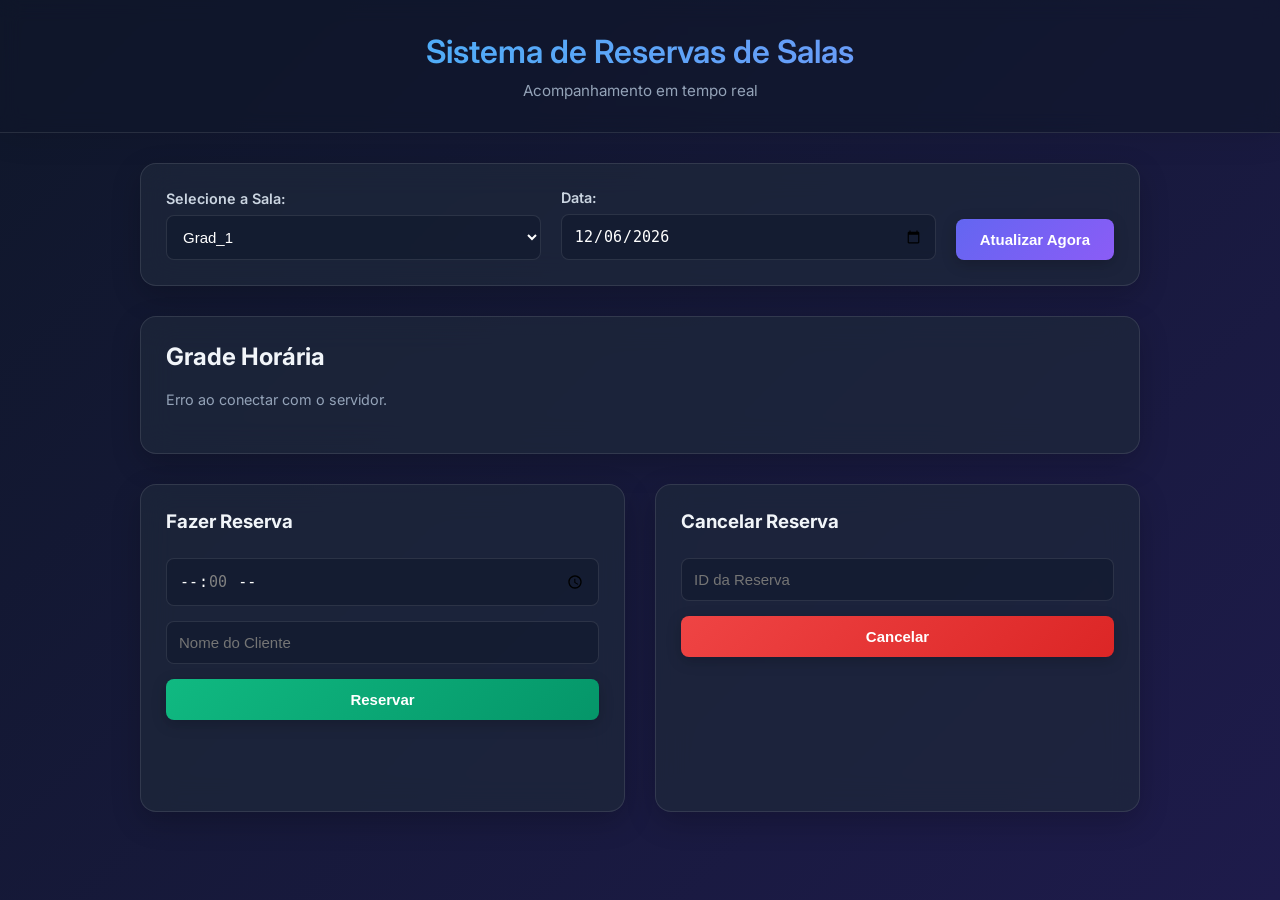
==== frontend/index.html @ d2aa6d1c "feat: implementa interface grafica e persistencia de dados (Entrega 3)" ====
<!DOCTYPE html>
<html lang="pt-BR">
<head>
    <meta charset="UTF-8">
    <title>Sistema de Reservas - Equipe 02</title>
    <link href="https://fonts.googleapis.com/css2?family=Inter:wght@300;400;600&display=swap" rel="stylesheet">
    <link rel="stylesheet" href="style.css">
</head>
<body>
    <header>
        <h1>Sistema de Reservas de Salas</h1>
        <p>Acompanhamento em tempo real</p>
    </header>

    <main>
        <section class="controls">
            <div class="control-group">
                <label for="sala-select">Selecione a Sala:</label>
                <select id="sala-select">
                    <option value="Grad_1">Grad_1</option>
                    <option value="Grad_2">Grad_2</option>
                    <option value="Grad_3">Grad_3</option>
                    <option value="Grad_4">Grad_4</option>
                    <option value="Grad_5">Grad_5</option>
                </select>
            </div>
            
            <div class="control-group">
                <label for="data-input">Data:</label>
                <input type="date" id="data-input" value="2026-06-15">
            </div>

            <button id="btn-atualizar" onclick="carregarGrade()">Atualizar Agora</button>
        </section>

        <!-- Grade Horária Visua -->
        <section class="grade-container">
            <h2>Grade Horária</h2>
            <p id="status-mensagem"></p>
            <div class="grid" id="grade-horaria">
                <!-- Blocos gerados via JS -->
            </div>
        </section>

        <!-- Painel de Ações -->
        <section class="actions-panel">
            <div class="action-card">
                <h3>Fazer Reserva</h3>
                <input type="time" id="reserva-hora" step="3600" min="07:00" max="22:00" title="Apenas horas cheias (ex: 08:00)">
                <input type="text" id="reserva-cliente" placeholder="Nome do Cliente">
                <button class="btn-primary" onclick="reservarSala()">Reservar</button>
                <p id="reserva-feedback" class="feedback"></p>
            </div>

            <div class="action-card">
                <h3>Cancelar Reserva</h3>
                <input type="text" id="cancelar-id" placeholder="ID da Reserva">
                <button class="btn-danger" onclick="cancelarReserva()">Cancelar</button>
                <p id="cancel-feedback" class="feedback"></p>
            </div>
        </section>
    </main>

    <script src="script.js"></script>
</body>
</html>
---- frontend/style.css ----
:root {
    --bg-color: #0f172a;
    --text-color: #f8fafc;
    --primary-color: #3b82f6;
    --primary-hover: #2563eb;
    --success-color: #10b981;
    --danger-color: #ef4444;
    --card-bg: rgba(30, 41, 59, 0.7);
    --border-radius: 16px;
    --glass-border: rgba(255, 255, 255, 0.1);
}

body {
    font-family: 'Inter', sans-serif;
    background: linear-gradient(135deg, #0f172a 0%, #1e1b4b 100%);
    color: var(--text-color);
    margin: 0;
    padding: 0;
    min-height: 100vh;
}

header {
    background: rgba(15, 23, 42, 0.6);
    backdrop-filter: blur(10px);
    -webkit-backdrop-filter: blur(10px);
    border-bottom: 1px solid var(--glass-border);
    color: white;
    text-align: center;
    padding: 2rem 0;
    box-shadow: 0 4px 30px rgba(0, 0, 0, 0.1);
}

header h1 {
    margin: 0;
    font-weight: 600;
    background: -webkit-linear-gradient(0deg, #38bdf8, #818cf8);
    -webkit-background-clip: text;
    -webkit-text-fill-color: transparent;
}

header p {
    margin: 10px 0 0 0;
    font-size: 0.95em;
    color: #94a3b8;
}

main {
    max-width: 1000px;
    margin: 30px auto;
    padding: 0 20px;
}

.controls, .grade-container, .action-card {
    background: var(--card-bg);
    backdrop-filter: blur(16px);
    -webkit-backdrop-filter: blur(16px);
    border: 1px solid var(--glass-border);
    padding: 25px;
    border-radius: var(--border-radius);
    box-shadow: 0 10px 30px rgba(0,0,0,0.2);
}

.controls {
    display: flex;
    gap: 20px;
    align-items: flex-end;
    margin-bottom: 30px;
    flex-wrap: wrap;
}

.control-group {
    display: flex;
    flex-direction: column;
    flex: 1;
    min-width: 200px;
}

label {
    margin-bottom: 8px;
    font-size: 0.9rem;
    color: #cbd5e1;
    font-weight: 600;
}

input, select {
    padding: 12px;
    background: rgba(15, 23, 42, 0.5);
    border: 1px solid var(--glass-border);
    border-radius: 8px;
    color: white;
    font-size: 15px;
    outline: none;
    transition: border-color 0.3s, box-shadow 0.3s;
}

input:focus, select:focus {
    border-color: var(--primary-color);
    box-shadow: 0 0 0 3px rgba(59, 130, 246, 0.3);
}

button {
    padding: 12px 24px;
    border: none;
    border-radius: 8px;
    cursor: pointer;
    font-weight: 600;
    font-size: 15px;
    transition: all 0.3s ease;
    box-shadow: 0 4px 15px rgba(0,0,0,0.2);
}

#btn-atualizar {
    background: linear-gradient(135deg, #6366f1, #8b5cf6);
    color: white;
}

.btn-primary {
    background: linear-gradient(135deg, #10b981, #059669);
    color: white;
}

.btn-danger {
    background: linear-gradient(135deg, #ef4444, #dc2626);
    color: white;
}

button:hover {
    transform: translateY(-2px);
    box-shadow: 0 6px 20px rgba(0,0,0,0.3);
    filter: brightness(1.1);
}

button:active {
    transform: translateY(1px);
}

/* Grade Horária */
.grade-container {
    margin-bottom: 30px;
}

.grade-container h2 {
    margin-top: 0;
    color: #f1f5f9;
}

.grid {
    display: grid;
    grid-template-columns: repeat(auto-fill, minmax(110px, 1fr));
    gap: 15px;
    margin-top: 20px;
}

.bloco-horario {
    padding: 18px 10px;
    border-radius: 12px;
    text-align: center;
    font-weight: 600;
    color: white;
    transition: all 0.3s cubic-bezier(0.4, 0, 0.2, 1);
    box-shadow: 0 4px 6px rgba(0,0,0,0.1);
    border: 1px solid rgba(255,255,255,0.05);
}

.bloco-horario:hover {
    transform: translateY(-5px) scale(1.03);
    box-shadow: 0 10px 20px rgba(0,0,0,0.2);
}

.livre {
    background: linear-gradient(135deg, rgba(16, 185, 129, 0.8), rgba(5, 150, 105, 0.8));
}

.ocupado {
    background: linear-gradient(135deg, rgba(239, 68, 68, 0.8), rgba(220, 38, 38, 0.8));
    cursor: not-allowed;
}

.info-status {
    font-size: 0.75em;
    display: block;
    margin-top: 8px;
    font-weight: 400;
    opacity: 0.9;
}

#status-mensagem {
    color: #94a3b8 !important;
    font-size: 0.9em;
}

/* Painel de Ações */
.actions-panel {
    display: flex;
    gap: 30px;
    flex-wrap: wrap;
}

.action-card {
    flex: 1;
    min-width: 300px;
    display: flex;
    flex-direction: column;
    gap: 15px;
}

.action-card h3 {
    margin: 0 0 10px 0;
    color: #f1f5f9;
}

.feedback {
    font-size: 0.9em;
    margin: 10px 0 0 0;
    min-height: 1.5em;
    font-weight: 600;
    padding: 10px;
    border-radius: 8px;
    text-align: center;
    opacity: 0;
    transition: opacity 0.3s;
}

.feedback:not(:empty) {
    opacity: 1;
}

.sucesso { 
    background: rgba(16, 185, 129, 0.1);
    color: #34d399; 
    border: 1px solid rgba(52, 211, 153, 0.2);
}
.erro { 
    background: rgba(239, 68, 68, 0.1);
    color: #f87171; 
    border: 1px solid rgba(248, 113, 113, 0.2);
}
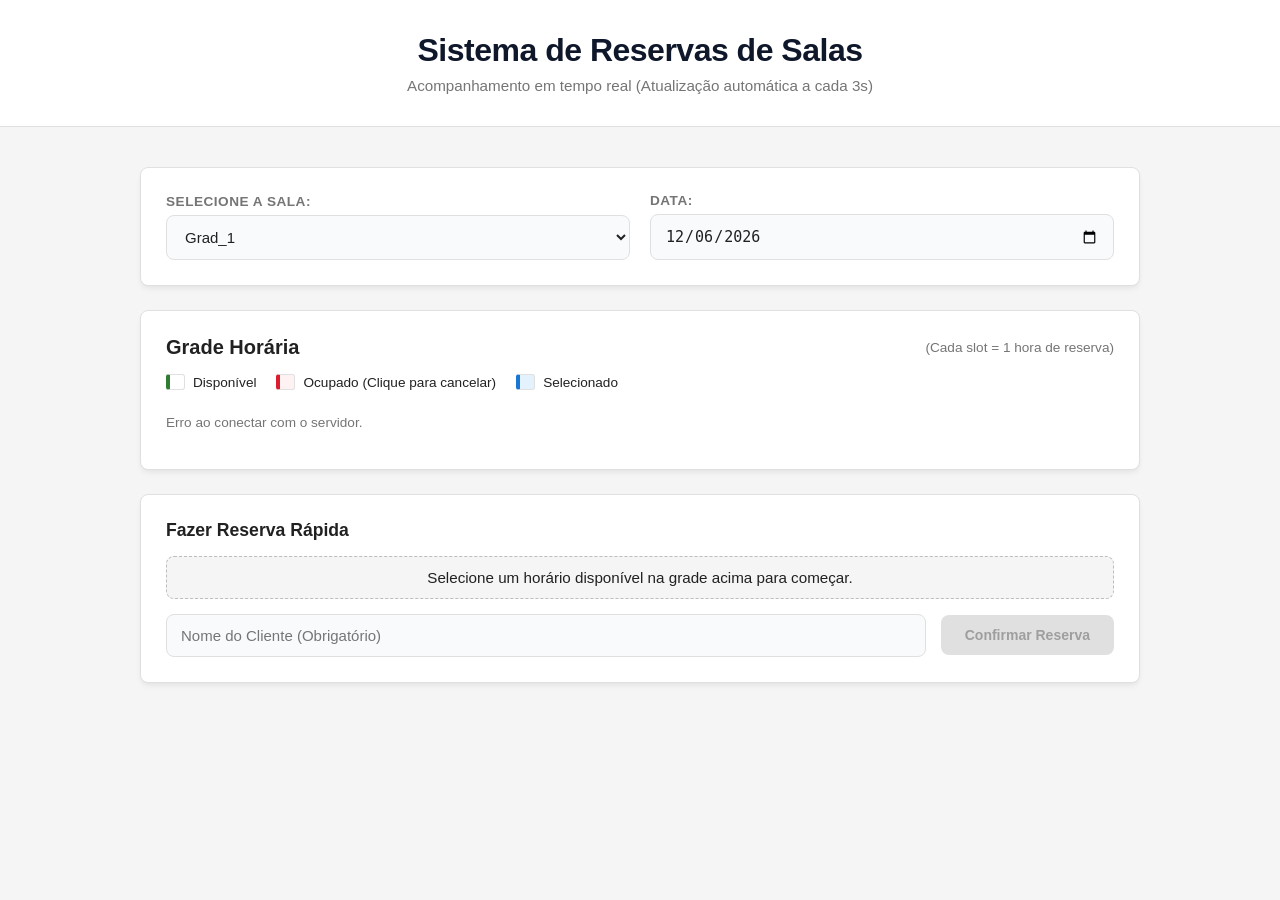
==== commit ca0053de: "style: redesign do painel com tema do CIn, validações e seleção interativa na grade" ====
--- a/frontend/index.html
+++ b/frontend/index.html
@@ -9,7 +9,7 @@
 <body>
     <header>
         <h1>Sistema de Reservas de Salas</h1>
-        <p>Acompanhamento em tempo real</p>
+        <p>Acompanhamento em tempo real (Atualização automática a cada 3s)</p>
     </header>
 
     <main>
@@ -29,38 +29,59 @@
                 <label for="data-input">Data:</label>
                 <input type="date" id="data-input" value="2026-06-15">
             </div>
-
-            <button id="btn-atualizar" onclick="carregarGrade()">Atualizar Agora</button>
         </section>
 
         <!-- Grade Horária Visua -->
         <section class="grade-container">
-            <h2>Grade Horária</h2>
+            <div class="grade-header">
+                <h2>Grade Horária</h2>
+                <span class="duracao-aviso">(Cada slot = 1 hora de reserva)</span>
+            </div>
+            
+            <div class="legenda">
+                <span class="legenda-item"><span class="box livre-box"></span> Disponível</span>
+                <span class="legenda-item"><span class="box ocupado-box"></span> Ocupado (Clique para cancelar)</span>
+                <span class="legenda-item"><span class="box selecionado-box"></span> Selecionado</span>
+            </div>
+
             <p id="status-mensagem"></p>
-            <div class="grid" id="grade-horaria">
-                <!-- Blocos gerados via JS -->
+            <div id="grade-horaria">
+                <!-- Blocos gerados via JS separados por turno -->
             </div>
         </section>
 
         <!-- Painel de Ações -->
         <section class="actions-panel">
-            <div class="action-card">
-                <h3>Fazer Reserva</h3>
-                <input type="time" id="reserva-hora" step="3600" min="07:00" max="22:00" title="Apenas horas cheias (ex: 08:00)">
-                <input type="text" id="reserva-cliente" placeholder="Nome do Cliente">
-                <button class="btn-primary" onclick="reservarSala()">Reservar</button>
+            <div class="action-card full-width">
+                <h3>Fazer Reserva Rápida</h3>
+                
+                <div class="resumo-box">
+                    <p id="resumo-texto">Selecione um horário na grade acima para começar.</p>
+                </div>
+
+                <div class="reserva-inline">
+                    <input type="text" id="reserva-cliente" placeholder="Nome do Cliente (Obrigatório)" oninput="validarFormulario()">
+                    <button class="btn-primary" id="btn-confirmar-reserva" onclick="reservarSala()" disabled>Confirmar Reserva</button>
+                </div>
                 <p id="reserva-feedback" class="feedback"></p>
-            </div>
-
-            <div class="action-card">
-                <h3>Cancelar Reserva</h3>
-                <input type="text" id="cancelar-id" placeholder="ID da Reserva">
-                <button class="btn-danger" onclick="cancelarReserva()">Cancelar</button>
-                <p id="cancel-feedback" class="feedback"></p>
             </div>
         </section>
     </main>
 
+    <!-- Modal de Cancelamento Seguro -->
+    <div id="cancel-modal" class="modal-overlay hidden">
+        <div class="modal-content">
+            <h3>Cancelar Reserva</h3>
+            <p id="modal-texto"></p>
+            <p class="warning-text">Para continuar, digite <strong>cancelar</strong> no campo abaixo:</p>
+            <input type="text" id="modal-input" placeholder="Digite cancelar..." autocomplete="off">
+            <div class="modal-actions">
+                <button class="btn-cancelar" onclick="fecharModal()">Voltar</button>
+                <button class="btn-danger" id="btn-confirmar-cancelamento" disabled>Cancelar Reserva</button>
+            </div>
+        </div>
+    </div>
+
     <script src="script.js"></script>
 </body>
 </html>
--- a/frontend/style.css
+++ b/frontend/style.css
@@ -1,18 +1,21 @@
 :root {
-    --bg-color: #0f172a;
-    --text-color: #f8fafc;
-    --primary-color: #3b82f6;
-    --primary-hover: #2563eb;
-    --success-color: #10b981;
-    --danger-color: #ef4444;
-    --card-bg: rgba(30, 41, 59, 0.7);
-    --border-radius: 16px;
-    --glass-border: rgba(255, 255, 255, 0.1);
+    --bg-color: #f5f5f5;
+    --text-color: #212121;
+    --text-light: #757575;
+    --primary-color: #db1e2f;
+    --primary-hover: #c51b2a;
+    --success-bg: #e8f5e9;
+    --success-text: #2e7d32;
+    --danger-color: #db1e2f;
+    --danger-hover: #c51b2a;
+    --card-bg: #ffffff;
+    --border-radius: 8px;
+    --border-color: #e0e0e0;
 }
 
 body {
-    font-family: 'Inter', sans-serif;
-    background: linear-gradient(135deg, #0f172a 0%, #1e1b4b 100%);
+    font-family: 'Roboto', 'Open Sans', sans-serif;
+    background-color: var(--bg-color);
     color: var(--text-color);
     margin: 0;
     padding: 0;
@@ -20,51 +23,44 @@
 }
 
 header {
-    background: rgba(15, 23, 42, 0.6);
-    backdrop-filter: blur(10px);
-    -webkit-backdrop-filter: blur(10px);
-    border-bottom: 1px solid var(--glass-border);
-    color: white;
+    background-color: #ffffff;
+    border-bottom: 1px solid var(--border-color);
     text-align: center;
     padding: 2rem 0;
-    box-shadow: 0 4px 30px rgba(0, 0, 0, 0.1);
 }
 
 header h1 {
     margin: 0;
-    font-weight: 600;
-    background: -webkit-linear-gradient(0deg, #38bdf8, #818cf8);
-    -webkit-background-clip: text;
-    -webkit-text-fill-color: transparent;
+    font-weight: 700;
+    color: #0f172a;
+    letter-spacing: -0.5px;
 }
 
 header p {
-    margin: 10px 0 0 0;
-    font-size: 0.95em;
-    color: #94a3b8;
+    margin: 8px 0 0 0;
+    font-size: 0.95rem;
+    color: var(--text-light);
 }
 
 main {
     max-width: 1000px;
-    margin: 30px auto;
+    margin: 40px auto;
     padding: 0 20px;
 }
 
 .controls, .grade-container, .action-card {
     background: var(--card-bg);
-    backdrop-filter: blur(16px);
-    -webkit-backdrop-filter: blur(16px);
-    border: 1px solid var(--glass-border);
+    border: 1px solid var(--border-color);
     padding: 25px;
     border-radius: var(--border-radius);
-    box-shadow: 0 10px 30px rgba(0,0,0,0.2);
+    box-shadow: 0 4px 6px -1px rgba(0, 0, 0, 0.05), 0 2px 4px -1px rgba(0, 0, 0, 0.03);
+    margin-bottom: 24px;
 }
 
 .controls {
     display: flex;
     gap: 20px;
     align-items: flex-end;
-    margin-bottom: 30px;
     flex-wrap: wrap;
 }
 
@@ -76,26 +72,29 @@
 }
 
 label {
-    margin-bottom: 8px;
-    font-size: 0.9rem;
-    color: #cbd5e1;
+    margin-bottom: 6px;
+    font-size: 0.85rem;
+    color: var(--text-light);
     font-weight: 600;
+    text-transform: uppercase;
+    letter-spacing: 0.5px;
 }
 
 input, select {
-    padding: 12px;
-    background: rgba(15, 23, 42, 0.5);
-    border: 1px solid var(--glass-border);
+    padding: 12px 14px;
+    background: #f8fafc;
+    border: 1px solid var(--border-color);
     border-radius: 8px;
-    color: white;
+    color: var(--text-color);
     font-size: 15px;
     outline: none;
-    transition: border-color 0.3s, box-shadow 0.3s;
+    transition: all 0.2s ease;
 }
 
 input:focus, select:focus {
     border-color: var(--primary-color);
-    box-shadow: 0 0 0 3px rgba(59, 130, 246, 0.3);
+    background: #ffffff;
+    box-shadow: 0 0 0 3px rgba(79, 70, 229, 0.15);
 }
 
 button {
@@ -104,134 +103,326 @@
     border-radius: 8px;
     cursor: pointer;
     font-weight: 600;
-    font-size: 15px;
-    transition: all 0.3s ease;
-    box-shadow: 0 4px 15px rgba(0,0,0,0.2);
+    font-size: 14px;
+    transition: all 0.2s ease;
 }
 
 #btn-atualizar {
-    background: linear-gradient(135deg, #6366f1, #8b5cf6);
+    background-color: #f1f5f9;
+    color: #475569;
+    border: 1px solid var(--border-color);
+}
+
+#btn-atualizar:hover {
+    background-color: #e2e8f0;
+}
+
+.btn-primary {
+    background-color: var(--primary-color);
     color: white;
 }
 
-.btn-primary {
-    background: linear-gradient(135deg, #10b981, #059669);
+.btn-primary:hover:not(:disabled) {
+    background-color: var(--primary-hover);
+    box-shadow: 0 4px 12px rgba(219, 30, 47, 0.3);
+}
+
+.btn-primary:disabled {
+    background-color: #e0e0e0;
+    color: #9e9e9e;
+    cursor: not-allowed;
+    box-shadow: none;
+}
+
+.btn-danger {
+    background-color: var(--danger-color);
     color: white;
 }
 
-.btn-danger {
-    background: linear-gradient(135deg, #ef4444, #dc2626);
-    color: white;
-}
-
-button:hover {
-    transform: translateY(-2px);
-    box-shadow: 0 6px 20px rgba(0,0,0,0.3);
-    filter: brightness(1.1);
-}
-
-button:active {
-    transform: translateY(1px);
+.btn-danger:hover:not(:disabled) {
+    background-color: var(--danger-hover);
+}
+
+.btn-danger:disabled {
+    opacity: 0.5;
+    cursor: not-allowed;
+}
+
+.btn-cancelar {
+    background-color: transparent;
+    color: var(--text-light);
+}
+
+.btn-cancelar:hover {
+    background-color: #f1f5f9;
 }
 
 /* Grade Horária */
-.grade-container {
-    margin-bottom: 30px;
+.grade-header {
+    display: flex;
+    justify-content: space-between;
+    align-items: center;
+    margin-bottom: 15px;
 }
 
 .grade-container h2 {
-    margin-top: 0;
-    color: #f1f5f9;
+    margin: 0;
+    color: #212121;
+    font-size: 1.25rem;
+}
+
+.duracao-aviso {
+    font-size: 0.85rem;
+    color: var(--text-light);
+}
+
+.legenda {
+    display: flex;
+    gap: 20px;
+    margin-bottom: 25px;
+    font-size: 0.85rem;
+    color: var(--text-color);
+}
+
+.legenda-item {
+    display: flex;
+    align-items: center;
+    gap: 8px;
+}
+
+.box {
+    width: 14px;
+    height: 14px;
+    border-radius: 3px;
+    border: 1px solid var(--border-color);
+}
+
+.livre-box {
+    background-color: #ffffff;
+    border-left: 4px solid var(--success-text);
+}
+
+.ocupado-box {
+    background-color: #fef2f2;
+    border-left: 4px solid var(--danger-color);
+}
+
+.selecionado-box {
+    background-color: #e3f2fd;
+    border-left: 4px solid #1976d2;
+}
+
+.turno-container {
+    margin-bottom: 25px;
+}
+
+.turno-titulo {
+    font-size: 1.05rem;
+    color: var(--text-color);
+    margin: 0 0 10px 0;
+    padding-bottom: 5px;
+    border-bottom: 1px solid var(--border-color);
 }
 
 .grid {
     display: grid;
     grid-template-columns: repeat(auto-fill, minmax(110px, 1fr));
+    gap: 12px;
+    margin-top: 20px;
+}
+
+.bloco-horario {
+    padding: 16px 10px;
+    border-radius: 10px;
+    text-align: center;
+    transition: transform 0.2s, box-shadow 0.2s;
+    border: 1px solid var(--border-color);
+}
+
+.livre {
+    background-color: #ffffff;
+    border-left: 4px solid var(--success-text);
+}
+
+.livre:hover {
+    box-shadow: 0 4px 12px rgba(0,0,0,0.08);
+    transform: translateY(-2px);
+}
+
+.ocupado {
+    background-color: #fef2f2;
+    border-left: 4px solid var(--danger-color);
+    color: #991b1b;
+}
+
+.ocupado:hover {
+    box-shadow: 0 4px 12px rgba(239, 68, 68, 0.15);
+    transform: translateY(-2px);
+}
+
+.bloco-horario span:first-child {
+    font-weight: 700;
+    font-size: 1.1rem;
+    color: #0f172a;
+}
+
+.ocupado span:first-child {
+    color: #991b1b;
+}
+
+.selecionado {
+    background-color: #e3f2fd;
+    border-left: 4px solid #1976d2;
+    transform: translateY(-2px);
+    box-shadow: 0 4px 12px rgba(25, 118, 210, 0.15);
+}
+
+.selecionado span:first-child {
+    color: #1976d2;
+}
+
+.selecionado .info-status {
+    color: #1565c0;
+    font-weight: 600;
+}
+
+.info-status {
+    font-size: 0.75rem;
+    display: block;
+    margin-top: 6px;
+    color: var(--text-light);
+}
+
+.ocupado .info-status {
+    color: #b91c1c;
+    font-weight: 500;
+}
+
+#status-mensagem {
+    color: var(--text-light) !important;
+    font-size: 0.85rem;
+}
+
+/* Formulário de Reserva Inline */
+.reserva-inline {
+    display: flex;
     gap: 15px;
-    margin-top: 20px;
-}
-
-.bloco-horario {
-    padding: 18px 10px;
-    border-radius: 12px;
+    align-items: center;
+    flex-wrap: wrap;
+}
+
+.reserva-inline input {
+    flex: 1;
+}
+
+.action-card h3 {
+    margin: 0 0 15px 0;
+    color: #212121;
+    font-size: 1.1rem;
+}
+
+.resumo-box {
+    background-color: #f5f5f5;
+    border: 1px dashed #bdbdbd;
+    padding: 12px;
+    border-radius: 8px;
+    margin-bottom: 15px;
     text-align: center;
-    font-weight: 600;
-    color: white;
-    transition: all 0.3s cubic-bezier(0.4, 0, 0.2, 1);
-    box-shadow: 0 4px 6px rgba(0,0,0,0.1);
-    border: 1px solid rgba(255,255,255,0.05);
-}
-
-.bloco-horario:hover {
-    transform: translateY(-5px) scale(1.03);
-    box-shadow: 0 10px 20px rgba(0,0,0,0.2);
-}
-
-.livre {
-    background: linear-gradient(135deg, rgba(16, 185, 129, 0.8), rgba(5, 150, 105, 0.8));
-}
-
-.ocupado {
-    background: linear-gradient(135deg, rgba(239, 68, 68, 0.8), rgba(220, 38, 38, 0.8));
-    cursor: not-allowed;
-}
-
-.info-status {
-    font-size: 0.75em;
-    display: block;
-    margin-top: 8px;
-    font-weight: 400;
-    opacity: 0.9;
-}
-
-#status-mensagem {
-    color: #94a3b8 !important;
-    font-size: 0.9em;
-}
-
-/* Painel de Ações */
-.actions-panel {
-    display: flex;
-    gap: 30px;
-    flex-wrap: wrap;
-}
-
-.action-card {
-    flex: 1;
-    min-width: 300px;
-    display: flex;
-    flex-direction: column;
-    gap: 15px;
-}
-
-.action-card h3 {
-    margin: 0 0 10px 0;
-    color: #f1f5f9;
+}
+
+#resumo-texto {
+    margin: 0;
+    font-size: 0.95rem;
+    color: var(--text-color);
+    font-weight: 500;
 }
 
 .feedback {
-    font-size: 0.9em;
-    margin: 10px 0 0 0;
+    font-size: 0.9rem;
+    margin: 15px 0 0 0;
     min-height: 1.5em;
-    font-weight: 600;
-    padding: 10px;
+    font-weight: 500;
+    padding: 12px;
     border-radius: 8px;
     text-align: center;
+    display: none;
+}
+
+.feedback:not(:empty) {
+    display: block;
+}
+
+.sucesso { 
+    background-color: var(--success-bg);
+    color: var(--success-text); 
+}
+.erro { 
+    background-color: #fef2f2;
+    color: #b91c1c; 
+}
+
+/* Modal Styling */
+.modal-overlay {
+    position: fixed;
+    top: 0; left: 0; right: 0; bottom: 0;
+    background-color: rgba(15, 23, 42, 0.6);
+    backdrop-filter: blur(4px);
+    display: flex;
+    align-items: center;
+    justify-content: center;
+    z-index: 1000;
     opacity: 0;
-    transition: opacity 0.3s;
-}
-
-.feedback:not(:empty) {
+    pointer-events: none;
+    transition: opacity 0.3s ease;
+}
+
+.modal-overlay:not(.hidden) {
     opacity: 1;
-}
-
-.sucesso { 
-    background: rgba(16, 185, 129, 0.1);
-    color: #34d399; 
-    border: 1px solid rgba(52, 211, 153, 0.2);
-}
-.erro { 
-    background: rgba(239, 68, 68, 0.1);
-    color: #f87171; 
-    border: 1px solid rgba(248, 113, 113, 0.2);
-}
+    pointer-events: auto;
+}
+
+.modal-content {
+    background: #ffffff;
+    padding: 30px;
+    border-radius: 16px;
+    width: 90%;
+    max-width: 400px;
+    box-shadow: 0 20px 25px -5px rgba(0, 0, 0, 0.1), 0 10px 10px -5px rgba(0, 0, 0, 0.04);
+    transform: translateY(20px);
+    transition: transform 0.3s ease;
+}
+
+.modal-overlay:not(.hidden) .modal-content {
+    transform: translateY(0);
+}
+
+.modal-content h3 {
+    margin: 0 0 10px 0;
+    color: #0f172a;
+}
+
+.modal-content p {
+    color: var(--text-color);
+    margin-bottom: 20px;
+    line-height: 1.5;
+}
+
+.warning-text {
+    font-size: 0.85rem;
+    color: var(--danger-color) !important;
+    background: #fef2f2;
+    padding: 10px;
+    border-radius: 6px;
+}
+
+.modal-content input {
+    width: 100%;
+    box-sizing: border-box;
+    margin-bottom: 20px;
+}
+
+.modal-actions {
+    display: flex;
+    justify-content: flex-end;
+    gap: 10px;
+}
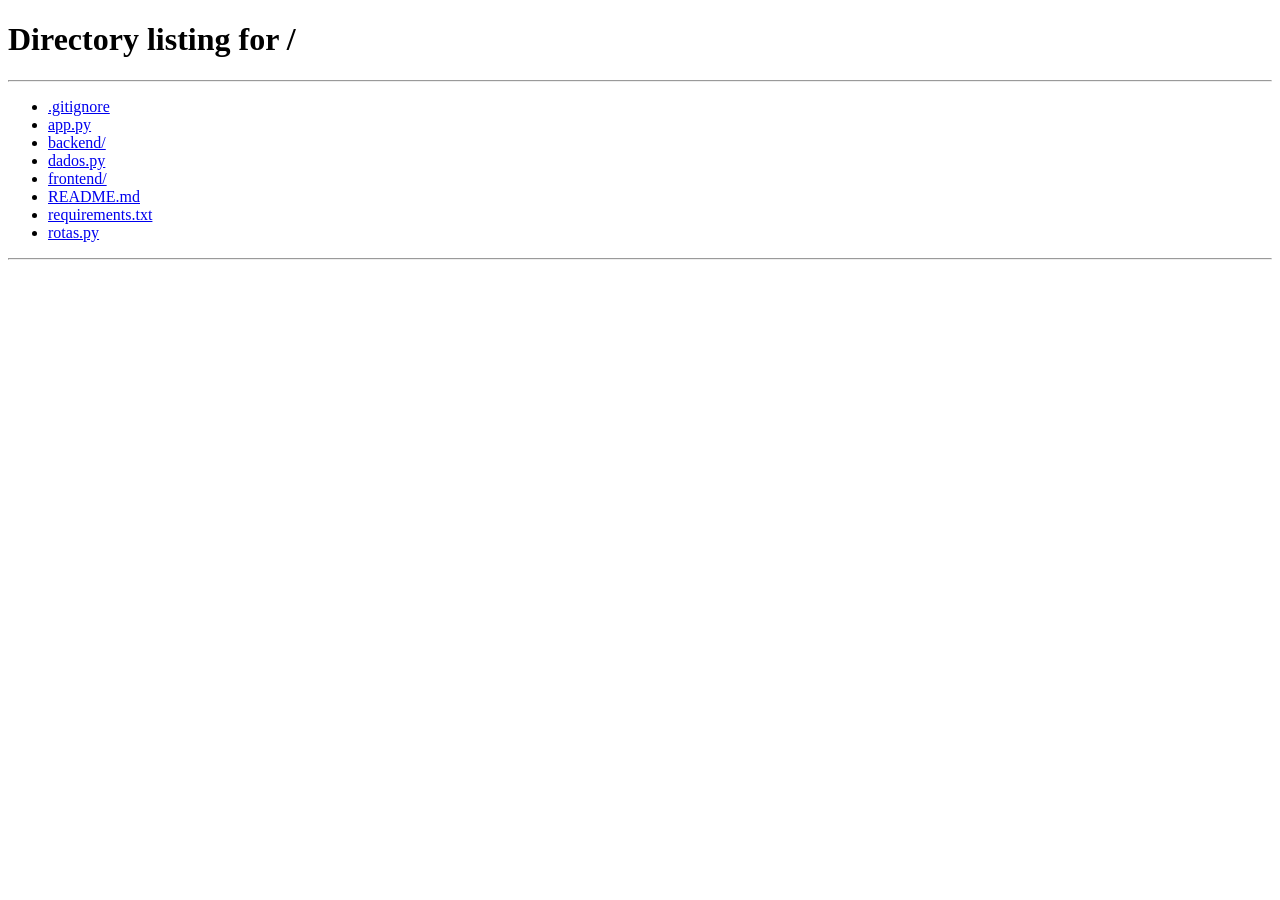
==== commit c0b36442: "feat: trava de segurança de usuário" ====
--- a/frontend/index.html
+++ b/frontend/index.html
@@ -7,9 +7,16 @@
     <link rel="stylesheet" href="style.css">
 </head>
 <body>
-    <header>
+    <header style="position: relative;">
         <h1>Sistema de Reservas de Salas</h1>
         <p>Acompanhamento em tempo real (Atualização automática a cada 3s)</p>
+        
+        <div style="position: absolute; top: 20px; right: 20px; display: flex; align-items: center;">
+            <span id="nome-usuario" style="margin-right: 15px; font-weight: bold; color: #333;"></span>
+            <button onclick="fazerLogout()" style="background-color: #dc3545; color: white; border: none; padding: 8px 15px; border-radius: 4px; cursor: pointer; font-weight: bold;">
+                Sair
+            </button>
+        </div>
     </header>
 
     <main>
